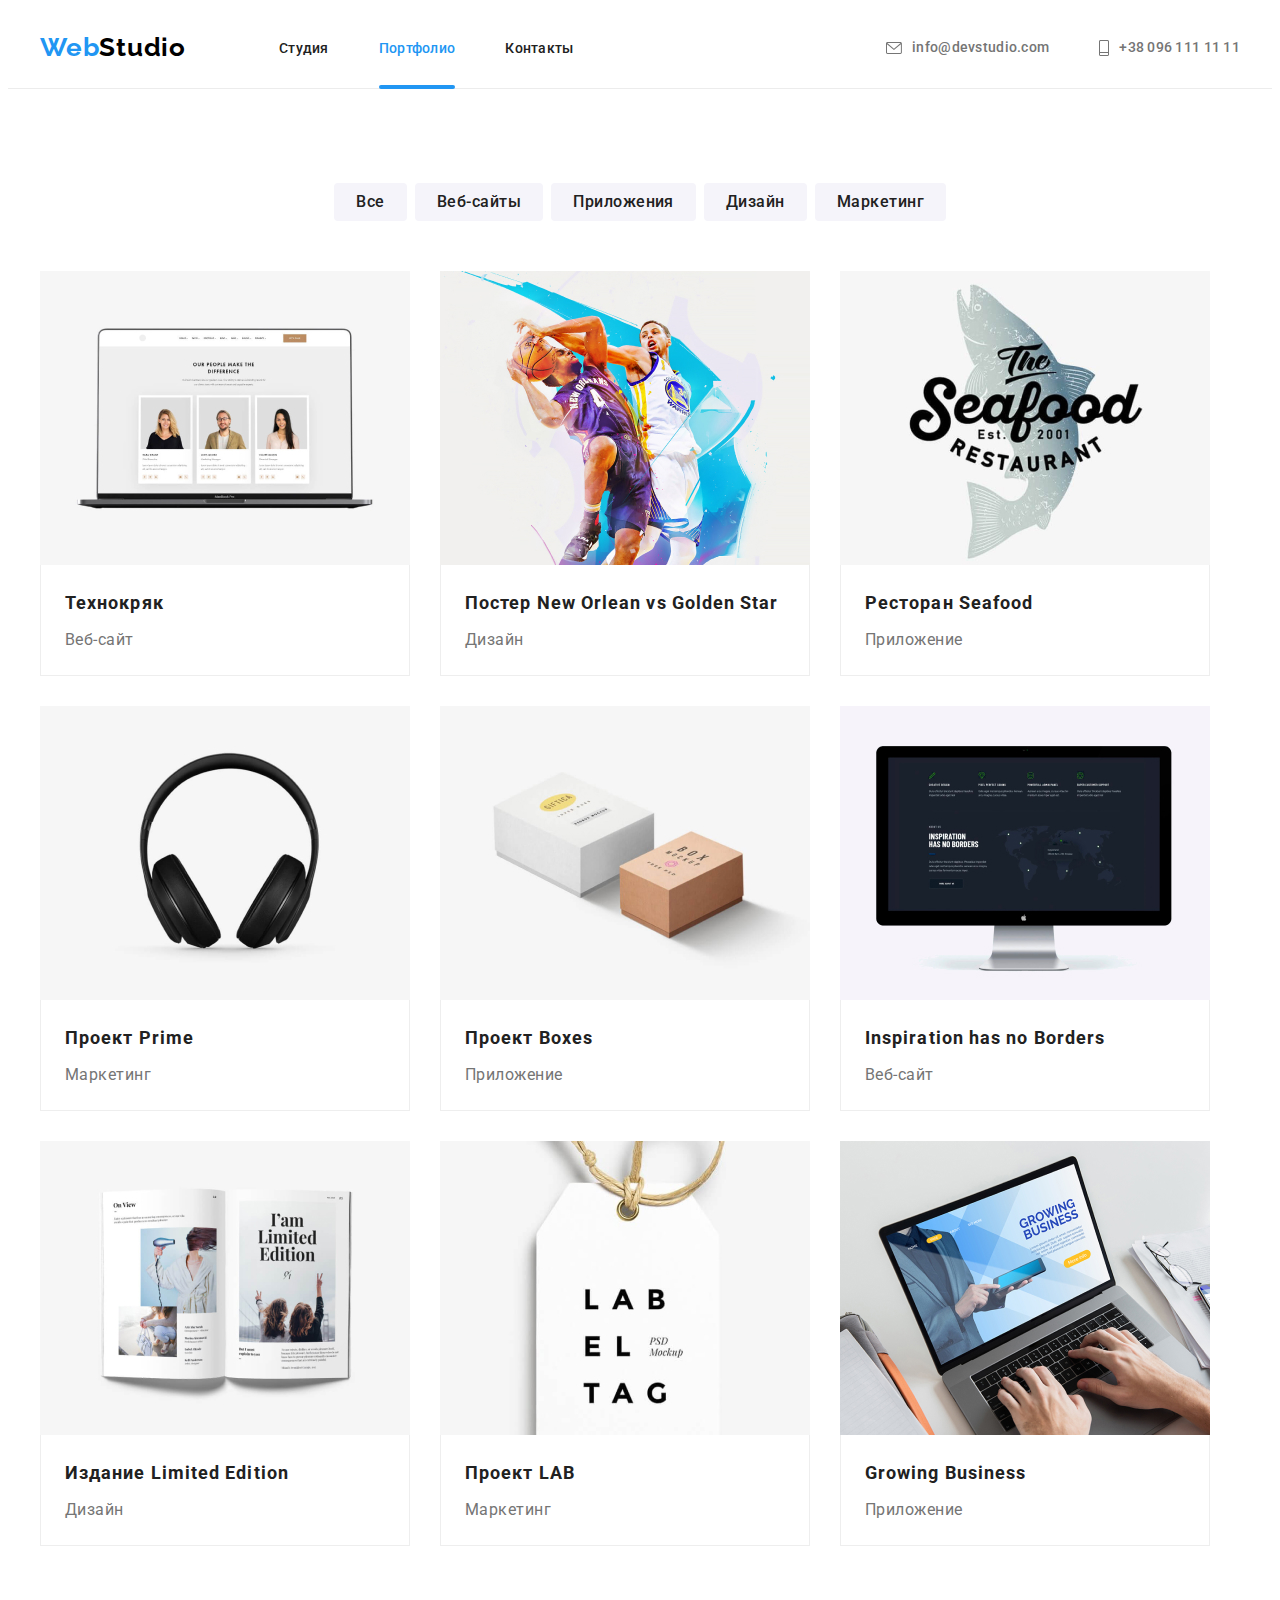
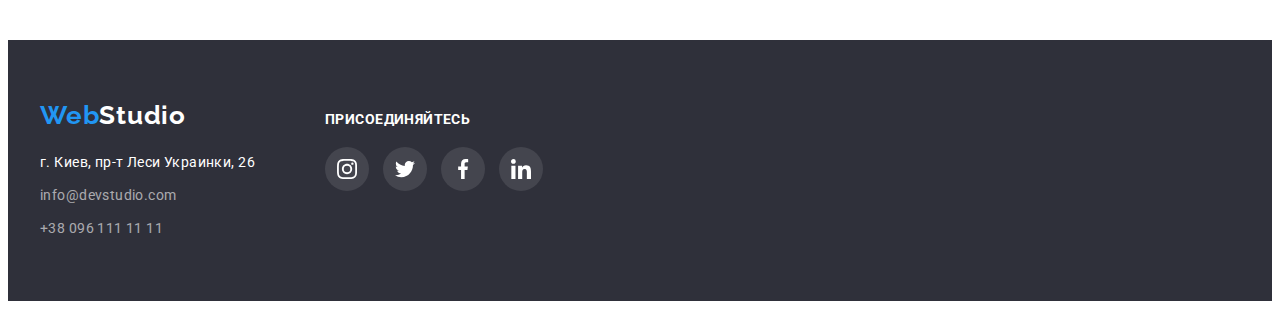
==== portfolio.html @ 9b4aa210 "start" ====
<!DOCTYPE html>
<html lang="en">

<head>
    <meta charset="UTF-8">
    <meta http-equiv="X-UA-Compatible" content="IE=edge">
    <meta name="viewport" content="width=device-width, initial-scale=1.0">
    <title>Document</title>
    <link rel="preconnect" href="https://fonts.googleapis.com">
    <link rel="preconnect" href="https://fonts.gstatic.com" crossorigin>
    <link
        href="https://fonts.googleapis.com/css2?family=Raleway:wght@700&family=Roboto:wght@400;500;700;900&display=swap"
        rel="stylesheet">

        <link rel="stylesheet" href="https://cdnjs.cloudflare.com/ajax/libs/modern-normalize/1.1.0/modern-normalize.min.css"
            integrity="sha512-wpPYUAdjBVSE4KJnH1VR1HeZfpl1ub8YT/NKx4PuQ5NmX2tKuGu6U/JRp5y+Y8XG2tV+wKQpNHVUX03MfMFn9Q=="
            crossorigin="anonymous" referrerpolicy="no-referrer" />
    <link rel="stylesheet" href="./css/styles.css" />
</head>

<body>
    <header class="page-header">
        <div class="container page-header-container">
            <nav class="navigation">
                <a class="logo link" href="./index.html"><span class="web">Web</span>Studio</a>
    
                <ul class="menu list">
                    <li class="menu-item"><a class="menu-link link" href="./index.html">Студия</a></li>
                    <li class="menu-item"><a class="menu-link link current" href="./portfolio.html">Портфолио</a></li>
                    <li class="menu-item"><a class="menu-link link" href="">Контакты</a></li>
                </ul>
            </nav>
    
            <ul class="contact-list list">
                <li class="menu-contact">
            
            
            
                    <a class="mail link" href="mailto:info@devstudio.com"><svg class="menu-icon" width="16" height="12">
                            <use href="./images/icons.svg#icon-mail"></use>
                        </svg>info@devstudio.com</a>
            
                </li>
                <li class="menu-contact">
            
            
            
                    <a class="phone-number link" href="tel:+380961111111"><svg class="menu-icon" width="10" height="16">
                            <use href="./images/icons.svg#icon-telefon"></use>
                        </svg>+38 096 111 11 11</a>
                </li>
            
            </ul>
            </div>
        </div>
    
    
    </header>
    
    <main>
        <!--Список кнопок-->
<section class="section">
    <div class="container">
    <h1 class="main-button visually-hidden">Buttons</h1>

    <ul class="button-list list">
        <li class="button-item"><button class="button-portfolio button button-all">Все</button></li>
        <li class="button-item"><button class="button-portfolio button">Веб-сайты</button></li>
        <li class="button-item"><button class="button-portfolio button">Приложения</button></li>
        <li class="button-item"><button class="button-portfolio button">Дизайн</button></li>
        <li class="button-item"><button class="button-portfolio button">Маркетинг</button></li>
    </ul>


    <!--Список работ-->

    <ul class="projects-list list">
        <li class="projects-item list">
            
            <a href="" class="projects-item-link modal-link link">
                <div class="modal-container">
                    <img src="./images/komputer.jpg" alt="ноутбук" width="370">
                    <p class="modal-text">Ресурс предлагает комплексные предложения с разным уровнем функционала и сервисов. Все это
                        позволит посетителю получить
                        исчерпывающие сведения о компании или частном лице.</p>
                </div>
                
        <div class="projects-card"><h2 class="project-name">Технокряк</h2>
        <p class="project-type">Веб-сайт</p>
        </div></a>
        </li>

        <li class="projects-item list">
            <a href="#" class="projects-item-link link">
                <div class="modal-container">
                <img src="./images/basketball.jpg" alt="баскетбол" width="370">
                <p class="modal-text">Ресурс предлагает комплексные предложения с разным уровнем функционала и сервисов. Все это
                        позволит посетителю получить
                        исчерпывающие сведения о компании или частном лице.</p>
                </div>
            <div class="projects-card"><h2 class="project-name">Постер New Orlean vs Golden Star</h2>
            <p class="project-type">Дизайн</p>
            </div></a>
        </li>

        <li class="projects-item list">
            <a href="#" class="projects-item-link link">
                <div class="modal-container">
                <img src="./images/seafood.jpg" alt="лого Ресторан Seafood" width="370">
                <p class="modal-text">Ресурс предлагает комплексные предложения с разным уровнем функционала и сервисов. Все это
                        позволит посетителю получить
                        исчерпывающие сведения о компании или частном лице.</p>
                </div>
            <div class="projects-card"><h2 class="project-name">Ресторан Seafood</h2>
            <p class="project-type">Приложение</p>
            </div></a>
        </li>

        <li class="projects-item list">
            <a href="#" class="projects-item-link link">
                <div class="modal-container">
                <img src="./images/earphones.jpg" alt="наушники" width="370">
                <p class="modal-text">Ресурс предлагает комплексные предложения с разным уровнем функционала и сервисов. Все это
                        позволит посетителю получить
                        исчерпывающие сведения о компании или частном лице.</p>
                </div>
            <div class="projects-card"><h2 class="project-name">Проект Prime</h2>
            <p class="project-type">Маркетинг</p>
            </div></a>
            
        </li>

        <li class="projects-item list">
            <a href="#" class="projects-item-link link">
                <div class="modal-container">
                <img src="./images/boxes.jpg" alt="две коробки" width="370">
                <p class="modal-text">Ресурс предлагает комплексные предложения с разным уровнем функционала и сервисов. Все это
                        позволит посетителю получить
                        исчерпывающие сведения о компании или частном лице.</p>
                </div>
            <div class="projects-card"><h2 class="project-name">Проект Boxes</h2>
            <p class="project-type">Приложение</p>
            </div></a>
           
        </li>

        <li class="projects-item list">
            <a href="#" class="projects-item-link link">
                <div class="modal-container">
                <img src="./images/pk.jpg" alt="монитор" width="370">
                <p class="modal-text">Ресурс предлагает комплексные предложения с разным уровнем функционала и сервисов. Все это
                        позволит посетителю получить
                        исчерпывающие сведения о компании или частном лице.</p>
                </div>
            <div class="projects-card"><h2 class="project-name">Inspiration has no Borders</h2>
            <p class="project-type">Веб-сайт</p>
            </div></a>
        </li>

        <li class="projects-item list">
            <a href="#" class="projects-item-link link">
                <div class="modal-container">
                <img src="./images/book.jpg" alt="журнал" width="370">
                <p class="modal-text">Ресурс предлагает комплексные предложения с разным уровнем функционала и сервисов. Все это
                        позволит посетителю получить
                        исчерпывающие сведения о компании или частном лице.</p>
                </div>
            <div class="projects-card"><h2 class="project-name">Издание Limited Edition</h2>
            <p class="project-type">Дизайн</p>
            </div></a>
        </li>

        <li class="projects-item list">
            <a href="#" class="projects-item-link link">
                <div class="modal-container">
                <img src="./images/birka.jpg" alt="бирка" width="370">
                <p class="modal-text">Ресурс предлагает комплексные предложения с разным уровнем функционала и сервисов. Все это
                        позволит посетителю получить
                        исчерпывающие сведения о компании или частном лице.</p>
                </div>
            <div class="projects-card"><h2 class="project-name">Проект LAB</h2>
            <p class="project-type">Маркетинг</p>
            </div></a>
        </li>

        <li class="projects-item list">
            <a href="#" class="projects-item-link link">
                <div class="modal-container">
                <img src="./images/laptop.jpg" alt="ноутбук" width="370">
                <p class="modal-text">Ресурс предлагает комплексные предложения с разным уровнем функционала и сервисов. Все это
                        позволит посетителю получить
                        исчерпывающие сведения о компании или частном лице.</p>
                </div>
            <div class="projects-card"><h2 class="project-name">Growing Business</h2>
            <p class="project-type">Приложение</p>
            </div></a>
        </li>
        
    </ul>
    </div>

</section>
    </main>
    
    
    <!--футер-->
    
    <footer class="footer">
        <div class="container container-flex">
    
            <div>
    
                <a class="logo web-footer link" href="./index.html">Web<span class="studio">Studio</span></Studio></a>
    
                <address class="adres">
    
                    <ul class="adres-list list">
                        <li class="adres-item"><a class="nav-link link" href="https://goo.gl/maps/8EkQ3KVRZ2arSs8y7">г.
                                Киев, пр-т Леси Украинки, 26</a></li>
                        <li class="adres-item"><a class="mail-link link"
                                href="mailto:info@devstudio.com">info@devstudio.com</a></li>
                        <li class="adres-item"><a class="tel-link link" href="tel:+380961111111">+38 096 111 11 11</a></li>
    
                    </ul>
    
                </address>
    
            </div>
    
    
    
    
    
    
            <div class="futer-link">
    
                <h2 class="futer-text">присоединяйтесь</h2>
                <ul class="list">
    
    
                    <li class="social-list-item-futer">
                        <a href="" class="social-list-link-futer">
                            <svg class="social-list-icon-futer" width="20" height="20">
                                <use href="./images/icons.svg#icon-instagram-futer"></use>
                            </svg>
                        </a>
                    </li>
    
                    <li class="social-list-item-futer">
                        <a href="" class="social-list-link-futer">
                            <svg class="social-list-icon-futer" width="20" height="20">
                                <use href="./images/icons.svg#icon-twitter-futer"></use>
                            </svg>
                        </a>
                    </li>
    
                    <li class="social-list-item-futer">
                        <a href="" class="social-list-link-futer">
                            <svg class="social-list-icon-futer" width="20" height="20">
                                <use href="./images/icons.svg#icon-facebook-futer"></use>
                            </svg>
                        </a>
                    </li>
    
                    <li class="social-list-item-futer">
                        <a href="" class="social-list-link-futer">
                            <svg class="social-list-icon-futer" width="20" height="20">
                                <use href="./images/icons.svg#icon-linkedin-futer"></use>
                            </svg>
                        </a>
                    </li>
    
            </div>
    
        </div>
    
    
    
    
    </footer>
    </body>
    
    </html>
---- css/styles.css ----
:root {
    --accent-color:#2196F3;
    --accent-color-black:#212121;
    --accent-color-gray:#757575;
}

h1,h2,h3,h4,h5,h6,p {
    margin-top: 0;
    margin-bottom: 0;
}

ul,ol{
    margin-top: 0;
    margin-bottom: 0;
    padding-left: 0;
}

img{
    display: block;
    
}

/*{
    outline: 1px solid;color: tomato;
}*/



.list{
    list-style: none;
}

.link{
    text-decoration: none;
}

body{
    font-family: 'Roboto',sans-serif;
    font-weight: 500;
    

}

.container{
    width: 1200px;
    margin-left: auto;
    margin-right: auto;
    padding-left: 15px;
    padding-right: 15px;
    
}

.visually-hidden{
    position: absolute;
    width: 1px;
    height: 1px;
    margin: -1px;
    border: 0;
    padding: 0;
    white-space: nowrap;
    clip-path: inset(100%);
    clip: rect(0 0 0 0);
    overflow: hidden;
}

.section{
    padding: 94px 0;

}

.page-header-container{
    display: flex;
    align-items: center;
}

.page-header{
    padding-top: 24px;
    padding-bottom: 25px;
    background: #FFFFFF;
    border-bottom: 1px solid #ECECEC;
    
}


.logo{
    font-family: 'Raleway', sans-serif;
    font-weight: 700;
    font-size: 26px;
    line-height: 1.2;
   letter-spacing: 0.03em;
   color: #000;
  
   
   
   
}

.web{
    color:var(--accent-color);
}

.navigation{
    display: flex;
    align-items: center;
}

.menu{
    display: flex;
    margin-left: 93px;

   
}

.menu-item .current {
    color: var(--accent-color)
}



.menu-item:not(:last-child){
    margin-right: 50px;
}

.menu-link{

    position: relative;
    font-size: 14px;
    line-height: 1.14;
    letter-spacing: 0.02em;
    /*padding-top:    32px;
    padding-bottom: 32px;*/
    color: var(--accent-color-black);

    transition-property: color;
    transition-duration: 250ms;
    transition-timing-function: cubic-bezier(0.4, 0, 0.2, 1);
}

.menu-link:hover,
.menu-link:focus{
    color:var(--accent-color);
}

.current::after{
    content: "";
    position: absolute;
    width: 100%;
    height: 4px;
    background: #2196F3;
    border-radius: 2px;
    display: block;
    

   
    left: 0;
    top: 45px;
    
}

.contact-list{
    display: flex;
    margin-left: auto;
}

.contact-list .menu-contact+.menu-contact{
    margin-left: 50px;
}

.phone-number{
    display: flex;
    align-items: center;
    font-size: 14px;
    line-height: 1.14;
    letter-spacing: 0.02em;
    color:var(--accent-color-gray);

    transition-property: color;
    transition-duration: 250ms;
    transition-timing-function: cubic-bezier(0.4, 0, 0.2, 1);
}

.mail{
    display: flex;
    align-items: center;
    font-size: 14px;
    line-height: 1.14;
    letter-spacing: 0.02em;
    margin-left:auto;
    color:var(--accent-color-gray);

    transition-property: color;
    transition-duration: 250ms;
    transition-timing-function: cubic-bezier(0.4, 0, 0.2, 1);

    
}

.phone-number:hover,
.phone-number:focus{
    color:var(--accent-color);
    fill: rgba(33, 150, 243, 1);
}

.phone-number:hover .menu-icon,
.phone-number:focus .menu-icon{
    color: var(--accent-color);
    fill: rgba(33, 150, 243, 1);
}

.mail:hover,
.mail:focus {
    color: var(--accent-color);
    fill: rgba(33, 150, 243, 1);
}

.mail:hover .menu-icon,
.mail:focus .menu-icon{
    color:var(--accent-color);
    fill: rgba(33, 150, 243, 1)
}

/*hero*/



.hero{
    text-transform: uppercase;
    background-color: rgba(196, 196, 196, 1);
    text-align: center;
    padding-top: 200px;
    padding-bottom: 200px;
    margin-left: auto;
    margin-right: auto;

    background-image:linear-gradient(to right, rgba(47, 48, 58, 0.4), rgba(47, 48, 58, 0.4)),url(../images/background.jpg);
    background-size: cover;
    background-position: center;
    background-repeat: no-repeat;
    max-width: 1600px;
}

.hero-text{
    font-weight: 900;
    font-size: 44px;
    line-height: 1.36;
    letter-spacing: 0.06em;
    color: #FFFFFF;
    margin-left: auto;
    margin-right: auto;
    width: 696px;
    margin-bottom: 30px;
    
}


.modal-btn{
    min-width: 136px;
    padding-left: 32px;
    padding-top: 10px;
    padding-right: 32px;
    padding-bottom: 10px;
    
    border-radius:4px;
    border: transparent;
   
    font-weight: 700;
    font-size: 16px;
    line-height: 1.875;
    letter-spacing: 0.06em;
    cursor: pointer;
    color: #FFFFFF;
    background-color: var(--accent-color);
    box-shadow: 0px 4px 4px rgba(0, 0, 0, 0.15);

    transition-property: background-color;
    transition-duration: 250ms;
    transition-timing-function: cubic-bezier(0.4, 0, 0.2, 1);

    transition-property: color;
    transition-duration: 250ms;
    transition-timing-function: cubic-bezier(0.4, 0, 0.2, 1);
    
}
.modal-btn:hover,
.modal-btn:focus{
    background-color:var(--accent-color);
    color: #ffffff;
}

/*benefits*/



.benefits-list{
    display: flex;
}

.main-benefits{
    width: 270px;
    margin-right: 30px;
    flex-wrap: wrap;
    
}
.main-benefits:nth-child(4n){
    margin-right: 0;
}

.main-benefits:nth-last-child(-n+4){
    margin-bottom: 0;
}

.suptitle-benefits{
    
    
    font-weight: 700;
    font-size: 14px;
    line-height: 1.14;
    letter-spacing: 0.03em;
    text-transform: uppercase;
    
    color: var(--accent-color-black);

    margin-bottom: 10px;
}

.suptitle-benefits-list{
    font-weight: 400;
    font-size: 14px;
    line-height: 1.71;
    letter-spacing: 0.03em;
    
    color:var(--accent-color-gray);
}

/*our-work*/

.our-work-section{
    
    padding-top: 0;
    
}

.our-work{
    
    margin-bottom: 50px;
    
    font-weight: 700;
    font-size: 36px;
    line-height: 1.66;
    text-align: center;
    letter-spacing: 0.03em;
    
    color: var(--accent-color-black);
    
}

.our-work-list{
    display:flex;
    
}

.our-work-img{
    margin-right: 30px;
    position: relative;
    

}

.box{
    position: absolute;
    display: flex;
    justify-content: center;
    align-items: center;
    width: 370px;
    height: 70px;
    font-family: 'Roboto';
    font-style: normal;
    font-weight: 700;
    font-size: 14px;
    line-height: 1.14;
    text-align: center;
    letter-spacing: 0.03em;
    text-transform: uppercase;
    
    bottom: 0px;
    left: 0px;
    background: rgba(47, 48, 58, 0.8);
    
    
    color: #FFFFFF;
}

.our-work-img:nth-child(3n) {
    margin-right: 0;
}

/*our-team*/


.our-team-sections{
    background: #F5F4FA;
    
}

.our-team-list{
    display: flex;
    margin-top: 50px;
    text-align: center;
    
}

.team-card{

    padding-top: 30px;
    padding-bottom: 30px;
    
    
}



.our-team-element{
    background: #FFFFFF;
    margin-right: 30px;
    background: #FFFFFF;
   
    box-shadow: 0px 1px 3px rgba(0, 0, 0, 0.12),
    0px 1px 1px rgba(0, 0, 0, 0.14),
    0px 2px 1px rgba(0, 0, 0, 0.2);
    border-radius: 0px 0px 4px 4px;
    
}
.our-team-element:nth-child(4n) {
        margin-right: 0;
}
    
.our-team-element:nth-last-child(-n+4) {
    margin-bottom: 0;
}

.our-team{

    font-weight: 700;
    font-size: 36px;
    line-height: 1.16;
    text-align: center;
    letter-spacing: 0.03em;
    color: var(--accent-color-black);
    
}

.our-team-worker{
    font-size: 16px;
    line-height: 1.18;
    letter-spacing: 0.03em;
    
    color: var(--accent-color-black);
}

.our-team-prof{
    font-weight: 400;
    font-size: 16px;
    line-height: 1.18;
    letter-spacing: 0.03em;
    
    color:var(--accent-color-gray);
    margin-top: 10px;
    margin-bottom: 16px;
}

/*futter*/
.footer{
    display: flex;
    background-color: #2F303A;
    padding: 60px 0;
    
    
}


.web-footer{
    color: var(--accent-color);
    
   
}

.studio{
    color: #FFFFFF;
}

.adres{
    
    font-style: normal;
    
}





.adres-list{
    margin-top: 20px;
}

.adres-item{
    margin-bottom: 9px;
}
.adres-item:last-child{
    margin-bottom: 0;
}

.nav-link{
    font-weight: 400;
    font-size: 14px;
    line-height: 1.71;
    letter-spacing: 0.03em;
    color: #FFFFFF;
    margin-bottom: 9px;

    transition-property: color;
    transition-duration: 250ms;
    transition-timing-function: cubic-bezier(0.4, 0, 0.2, 1);

}

.nav-link:hover,
.nav-link:focus{
   color: var(--accent-color)
}

.mail-link {
    font-weight: 400;
    font-size: 14px;
    line-height: 1.71;
    letter-spacing: 0.03em;

    color: rgba(255, 255, 255, 0.6);

    transition-property: color;
    transition-duration: 250ms;
    transition-timing-function: cubic-bezier(0.4, 0, 0.2, 1);

}

.mail-link:hover,
.mail-link:focus {
    color:var(--accent-color)
}

.tel-link {
    font-weight: 400;
    font-size: 14px;
    line-height: 1.71;
    letter-spacing: 0.03em;

    color: rgba(255, 255, 255, 0.6);
    
    transition-property: color;
    transition-duration: 250ms;
    transition-timing-function: cubic-bezier(0.4, 0, 0.2, 1);
}

.tel-link:hover,
.tel-link:focus {
    color: var(--accent-color)
}

/*----------portfolio---------*/

/*---body---*/

.buttons{
    
    font-size: 16px;
    line-height: 1.62;
    text-align: center;
    letter-spacing: 0.03em;
    
    
}
.button-list{
    display: flex;
    justify-content: center;
    margin-bottom: 50px;
    
}

.button-item{
    display:flex;
    justify-content: center;
    margin-right: 8px;
    
}

.button-item:last-child{
    margin-right: 0;

    
}
.button-portfolio{
    background-color: #F5F4FA;
    color:var(--accent-color-black);
    padding-left: 22px;
    padding-top: 6px;
    padding-right: 22px;
    padding-bottom: 6px;
    border-radius: 4px;
    min-width: 101px;
    border: transparent;

    font-family: 'Roboto';
    font-style: normal;
    font-weight: 500;
    font-size: 16px;
    line-height: 1.625;
    letter-spacing: 0.03em;
    


    transition-property: background-color,color,box-shadow;
    transition-duration: 250ms;
    transition-timing-function: cubic-bezier(0.4, 0, 0.2, 1);
    

    
}

.button-portfolio:hover,
.button-portfolio:focus{
    color: #FFFFFF;
    background-color: var(--accent-color);
    cursor: pointer;
    box-shadow: 0px 3px 1px rgba(0, 0, 0, 0.1),
    0px 1px 2px rgba(0, 0, 0, 0.08),
    0px 2px 2px rgba(0, 0, 0, 0.12);
    border-radius: 4px;
}

.button-all{
    min-width: 73px;
    color:var(--accent-color-black);
    padding-left: 22px;
    padding-top: 6px;
    padding-right: 22px;
    padding-bottom: 6px;
    
    border-radius: 4px;
}

/*---projects---*/

.project-name {
    
    font-weight: 700;
    font-size: 18px;
    line-height: 2;
    letter-spacing: 0.06em;

    color:var(--accent-color-black);

}

.projects-item{
   margin-right: 30px;
   margin-bottom: 30px;
   
  
    background: #FFFFFF;
   
}

.projects-item-link{
    display:block;
    

    transition-property:box-shadow;
    transition-duration: 250ms;
    transition-timing-function: cubic-bezier(0.4, 0, 0.2, 1);
}


.projects-item-link:hover,
.projects-item-link:focus{
    
   box-shadow: 0px 1px 1px rgba(0, 0, 0, 0.12),
    0px 4px 4px rgba(0, 0, 0, 0.06),
    1px 4px 6px rgba(0, 0, 0, 0.16);
}

.projects-item:nth-child(3n){
    margin-right: 0;
}
.projects-item:nth-last-child(-n+3){
    margin-bottom: 0;
}



.projects-list{
    display:flex;
    flex-wrap: wrap;
    
    
}

.projects-card{
    padding-left: 24px;
    padding-top: 20px ;
    padding-right: 24px;
    padding-bottom: 20px;
    border-left: 1px solid #EEEEEE;
    border-right: 1px solid #EEEEEE;
    border-bottom: 1px solid #EEEEEE;
}


.project-type{
    
    font-weight: 400;
    font-size: 16px;
    line-height: 1.87;
    letter-spacing: 0.03em;
    
    margin-top: 4px;
    
    
    color: var(--accent-color-gray);
}
/* header-icon*/
.icon{
    padding-right: 10px;
    border: 0;
    fill:#757575;
    background-color: #FFFFFF;
   
}

.menu-icon{
    margin-right: 10px;

 fill:rgba(117, 117, 117, 1);

transition-property: fill;
transition-duration: 250ms;
transition-timing-function: cubic-bezier(0.4, 0, 0.2, 1);
 
}


    


/* our benefits */

.main-icon{
    display: flex;
    align-items: center;
    justify-content: center;
    height: 120px;
    border: 0;
    margin-bottom: 30px;
    background: #F5F4FA;
    border-radius: 4px;
    
}

.main-menu-icon{
    width: 70px;
    height: 70px;
    
   
}

.our-klients{
   text-align: center;
   margin-bottom: 50px;

  
font-style: normal;
font-weight: 700;
font-size: 36px;
line-height: 1.16;
text-align: center;
letter-spacing: 0.03em;

color: var(--accent-color-black)
    
}

.klients-list{
    display: flex;
    
    
    
}

.main-klients{
    
    margin-right: 30px;
    width: 170px;
    height: 92px;
    
}
.main-klients:last-child{
    margin-right:0
}


.klients-menu-icon{
    
    width: 106px;
    height: 60px;

}



.social-link-list{
    display: flex;
    align-items: center;
    justify-content: center;
    width: 100%;
    height: 100%;
    border: 1px solid #AFB1B8;
    border-radius: 4px;
    fill:rgba(175, 177, 184, 1);

    transition-property:fill;
    transition-duration: 250ms;
    transition-timing-function: cubic-bezier(0.4, 0, 0.2, 1);

    transition-property:border;
    transition-duration: 250ms;
    transition-timing-function: cubic-bezier(0.4, 0, 0.2, 1);
}

.social-link-list:hover,
.social-link-list:focus{
    border: 1px solid #2196F3;
    
    fill: rgba(33, 150, 243, 1);
}






.social-list {
    display: flex;
    justify-content: center;
}

.social-list-item:not(:last-child) {
    margin-right: 10px;
}

.social-list-link {
    display: flex;
    align-items: center;
    justify-content: center;
    width: 44px;
    height: 44px;
    border-radius: 50%;
    background-color: #ffffff;

   

    transition-property: background-color,fill;
    transition-duration: 250ms;
    transition-timing-function: cubic-bezier(0.4, 0, 0.2, 1);


}

.social-list-link:hover,
.social-list-link:focus {
    background-color: #2196F3;
    fill: rgba(255, 255, 255, 1);
}

.social-list-icon {
    fill: rgba(175, 177, 184, 1);

    transition-property:fill;
    transition-duration: 250ms;
    transition-timing-function: cubic-bezier(0.4, 0, 0.2, 1);

    

     
}

.social-list-link:hover .social-list-icon,
.social-list-link:focus .social-list-icon {
    fill: rgba(255, 255, 255, 1)
}



.social-list-item-futer{
    display:inline-block;
    margin-right: 10px;
  
   
}



.futer-link {
    display: flex;
    flex-direction: column;
    margin-left: 70px;
}

.futer-container{
    display:flex;
    flex-direction: column;
    margin-left:auto;
    
}

.futer-label{
    display: flex;
    
}

.futer-label-area{

   
    padding-left: 16px;
    padding-top: 15px;
    padding-right: auto;
    padding-bottom: 15px;

    width: 358px;
    height: 50px;
    border: 1px solid rgba(255, 255, 255, 0.3);
   
    border-radius: 4px;
    
    background: #2F303A;

    font-family: 'Roboto';
    font-style: normal;
    font-weight: 400;
    font-size: 16px;
    line-height: 20px;
   
    letter-spacing: 0.03em;
    
    color: rgba(255, 255, 255, 0.6);
    

    
}

.label-text{
    

    font-family: 'Roboto';
    font-style: normal;
    font-weight: 700;
    font-size: 14px;
    line-height: 16px;
    letter-spacing: 0.03em;
    text-transform: uppercase;
    
    color: #FFFFFF;

    margin-bottom: 20px;
}

.label-send{
    
    
    
}



.futer-text{
    margin-bottom: 20px;

    font-family: 'Roboto';
    font-style: normal;
    font-weight: 700;
    font-size: 14px;
    line-height: 16px;
    letter-spacing: 0.03em;
    text-transform: uppercase;
    
    color: #FFFFFF;
}


.label-btn{
    display: flex;
    justify-content: center;
    align-items: center;
    margin-left: 12px;
    width: 200px;
    height: 50px;
    background: #2196F3;
    box-shadow: 0px 4px 4px rgba(0, 0, 0, 0.15);
    border-radius: 4px;
    cursor: pointer;
    border-color: transparent;

    font-family: 'Roboto';
    font-style: normal;
    font-weight: 700;
    font-size: 16px;
    line-height: 30px;
    letter-spacing: 0.06em;

    padding-left: 29px;
    padding-top: 10px;
    padding-right: 28px;   
    padding-bottom: 10px;
    
    color: #FFFFFF;
    
}

.label-icon{
    display: inline;
    
    
    margin-left: 10px;
    
    
}


.container-flex{
    display: flex;
    align-items: baseline;

    
}




.social-list-futer{
    margin-top: 100px;
}


.social-list-link-futer{

    display: flex;
    align-items: center;
    justify-content: center;
    width: 44px;
    height: 44px;
    border-radius: 50%;
    background: rgba(255, 255, 255, 0.1);
    fill: rgba(255, 255, 255, 1);

    transition-property: background-color;
    transition-duration: 250ms;
    transition-timing-function: cubic-bezier(0.4, 0, 0.2, 1);

}

  
.social-list-link-futer:hover,
.social-list-link-futer:focus{
    background-color: #2196F3;
    
}
/* =============== BACKDROP =============== */

.backdrop{
    position: fixed;
    top: 0;
    left: 0;
    width: 100%;
    height: 100%;
    background: rgba(0, 0, 0, 0.2);
    transition: opacity 250ms cubic-bezier(0.4, 0, 0.2, 1),
    visibility 250ms cubic-bezier(0.4, 0, 0.2, 1);
}

.backdrop.is-hidden {
    opacity: 0;
    visibility: hidden;
    pointer-events: none;
}

.modal{
    position: absolute;
    top: 50%;
    left: 50%;
    transform: translate(-50%,-50%);
    width: 528px;
    height: 521px;
    background: #FFFFFF;
    box-shadow: 0px 1px 3px rgba(0, 0, 0, 0.12),
    0px 1px 1px rgba(0, 0, 0, 0.14),
    0px 2px 1px rgba(0, 0, 0, 0.2);
    border-radius: 4px;
    padding: 40px;
}

.modal-close-button{
    position: absolute;
    top: 8px;
    right: 8px;
    display: flex;
    align-items: center;
    justify-content: center;
    width: 30px;
    height: 30px;
    padding: 0;
    border-radius: 50%;
    border: 1px solid rgba(0, 0, 0, 0.1);
    background-color: transparent;
    cursor: pointer;
    
}

.modal-container{
    position: relative;
    overflow: hidden;
    
    
    
}



.modal-text{
    position: absolute;
    top: 0;
    left: 0;
    padding-left: 24px;
    padding-top: 63px;
    padding-right: 24px;
    padding-bottom: 63px;

    overflow: auto;
    transform: translateY(100%);
    
    
    

    transition-property:transform;
    transition-duration: 250ms;
    transition-timing-function: cubic-bezier(0.4, 0, 0.2, 1);

    
    
    width: 100%;
    height: 100%;
    
    
    
    font-style: normal;
    font-weight: 400;
    font-size: 18px;
    line-height: 1.55;
    letter-spacing: 0.03em; 
    color: #FFFFFF;
    background: rgba(33, 150, 243, 0.9);
}
.projects-item-link:hover .modal-text,
.projects-item-link:focus .modal-text{
    transform: translateY(0);
    
    
}
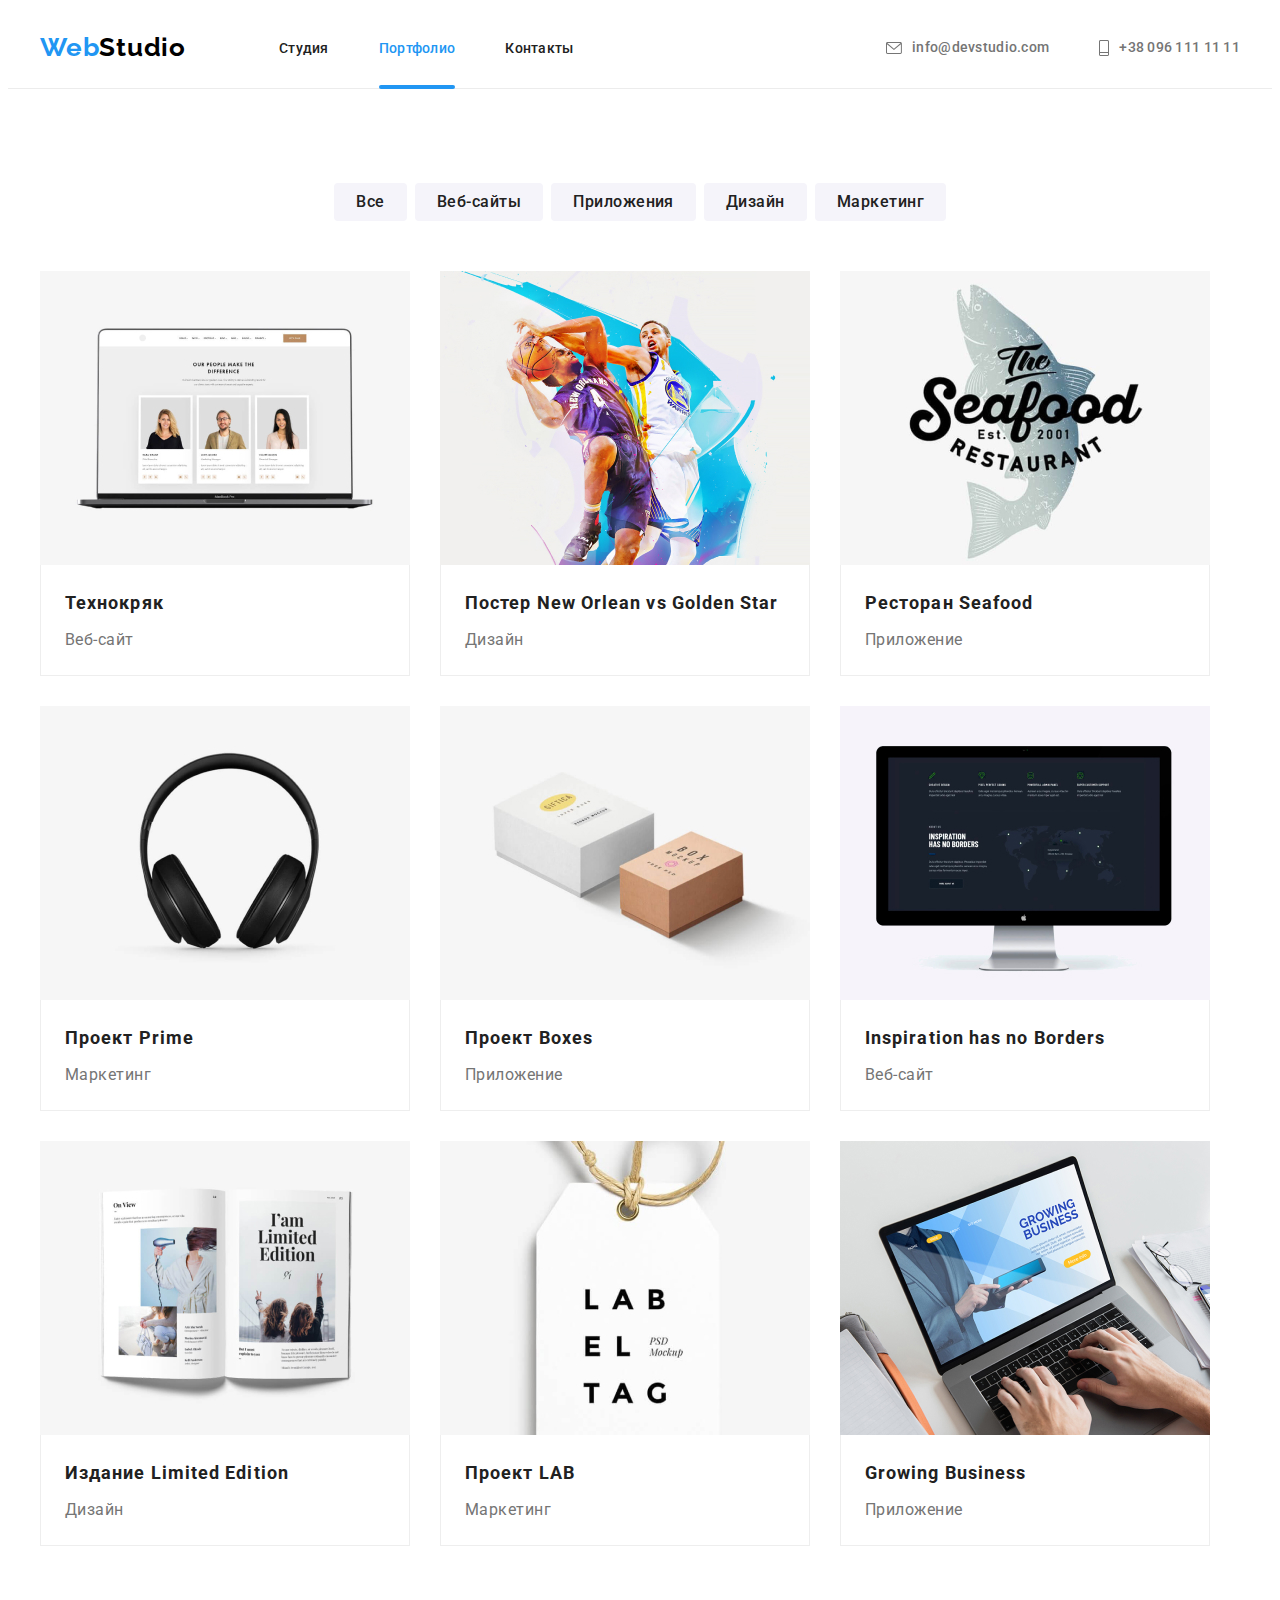
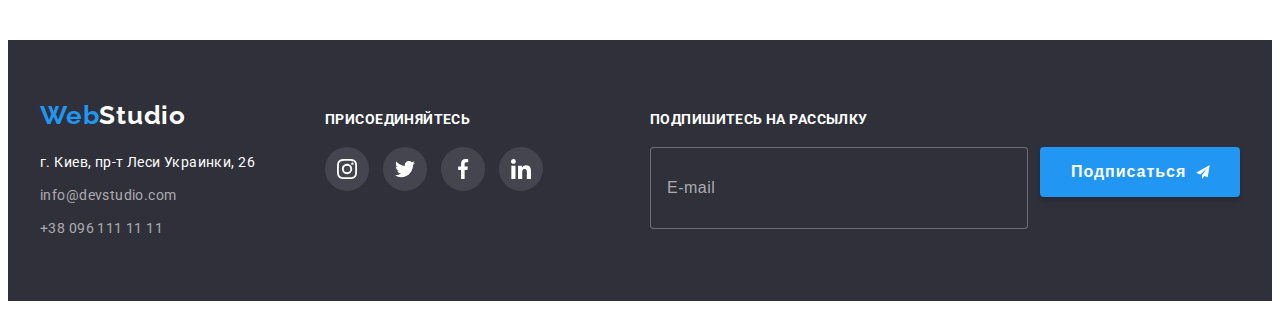
==== commit 2bc7d68a: "finish" ====
--- a/portfolio.html
+++ b/portfolio.html
@@ -272,6 +272,29 @@
     
             </div>
     
+        
+
+            <div class="futer-container">
+        
+            <p class="label-text">Подпишитесь на рассылку</p>
+            <form class="futer-label">
+                <label for="mail" class="label-send"></label>
+                <input type="mail" name="user-mail" id="mail" placeholder="E-mail" class="futer-label-area" />
+        
+        
+                <button type="submit" class="label-btn">
+                    Подписаться
+                    <svg class="label-icon" width="24" height="24">
+                        <use href="./images/icons.svg#icon-send"></use>
+                    </svg>
+        
+        
+                </button>
+        
+            </form>
+        
+            </div>
+        
         </div>
     
     
--- a/css/styles.css
+++ b/css/styles.css
@@ -825,19 +825,13 @@
     border-radius: 4px;
     fill:rgba(175, 177, 184, 1);
 
-    transition-property:fill;
-    transition-duration: 250ms;
-    transition-timing-function: cubic-bezier(0.4, 0, 0.2, 1);
-
-    transition-property:border;
-    transition-duration: 250ms;
-    transition-timing-function: cubic-bezier(0.4, 0, 0.2, 1);
+    transition:fill 250ms cubic-bezier(0.4, 0, 0.2, 1),border 250ms cubic-bezier(0.4, 0, 0.2, 1);
+    
 }
 
 .social-link-list:hover,
 .social-link-list:focus{
     border: 1px solid #2196F3;
-    
     fill: rgba(33, 150, 243, 1);
 }
 
@@ -941,7 +935,7 @@
     
     background: #2F303A;
 
-    font-family: 'Roboto';
+    
     font-style: normal;
     font-weight: 400;
     font-size: 16px;
@@ -949,16 +943,21 @@
    
     letter-spacing: 0.03em;
     
+   color: white;
+    
+
+    
+}
+
+.futer-label-area::placeholder{
+    
     color: rgba(255, 255, 255, 0.6);
-    
-
-    
 }
 
 .label-text{
     
 
-    font-family: 'Roboto';
+    
     font-style: normal;
     font-weight: 700;
     font-size: 14px;
@@ -971,18 +970,14 @@
     margin-bottom: 20px;
 }
 
-.label-send{
-    
-    
-    
-}
+
 
 
 
 .futer-text{
     margin-bottom: 20px;
 
-    font-family: 'Roboto';
+    
     font-style: normal;
     font-weight: 700;
     font-size: 14px;
@@ -1007,7 +1002,7 @@
     cursor: pointer;
     border-color: transparent;
 
-    font-family: 'Roboto';
+    
     font-style: normal;
     font-weight: 700;
     font-size: 16px;
@@ -1096,13 +1091,14 @@
     left: 50%;
     transform: translate(-50%,-50%);
     width: 528px;
-    height: 521px;
+    height: 581px;
     background: #FFFFFF;
     box-shadow: 0px 1px 3px rgba(0, 0, 0, 0.12),
     0px 1px 1px rgba(0, 0, 0, 0.14),
     0px 2px 1px rgba(0, 0, 0, 0.2);
     border-radius: 4px;
-    padding: 40px;
+    padding:40px;
+    
 }
 
 .modal-close-button{
@@ -1119,8 +1115,18 @@
     border: 1px solid rgba(0, 0, 0, 0.1);
     background-color: transparent;
     cursor: pointer;
-    
-}
+
+    transition: fill 250ms cubic-bezier(0.4, 0, 0.2, 1);
+    
+}
+
+.modal-close-button:hover,
+.modal-close-button:focus{
+    fill: var(--accent-color);
+}
+
+
+
 
 .modal-container{
     position: relative;
@@ -1173,4 +1179,181 @@
     
 }
 
-
+.modal-text-head{
+
+    margin-bottom: 12px;
+    
+    font-style: normal;
+    font-weight: 700;
+    font-size: 20px;
+    line-height: 1.15;
+    text-align: center;
+    letter-spacing: 0.03em;
+    
+    color: #212121;
+}
+
+.modal-form{
+    display:flex;
+    flex-direction: column;
+   
+}
+
+.modal-label{
+    margin-bottom: 10px;
+    
+}
+
+.name-span{
+    display: block;
+    margin-bottom: 4px;
+
+    
+    font-style: normal;
+    font-weight: 400;
+    font-size: 12px;
+    line-height: 1.166;
+    
+    letter-spacing: 0.01em;
+    
+    color: var(--accent-color-gray)
+}
+
+.modal-input-wrapper{
+    position: relative;
+    display: block;
+}
+
+.modal-input{
+    
+    width: 100%;
+    height: 40px;
+    
+    border-radius: 4px;
+    padding-left: 42px;
+    border: 1px solid rgba(33, 33, 33, 0.2);
+    border-radius: 4px;
+
+    transition: border-color 250ms cubic-bezier(0.4, 0, 0.2, 1);
+}
+
+.modal-input:focus {
+    outline: none;
+    border-color:var(--accent-color)
+}
+
+.modal-input-icon{
+    position: absolute;
+    top: 50%;
+    left: 15px;
+    transform: translateY(-50%);
+    display: block;
+    width: 18px;
+    height: 18px;
+
+    transition: fill 250ms cubic-bezier(0.4, 0, 0.2, 1);
+}
+
+.modal-input:focus+ .modal-input-icon{
+    fill: rgba(33, 150, 243, 1);
+}
+
+.modal-message{
+    width: 100%;
+    height: 120px;
+    padding: 16px 12px;
+    border: 1px solid rgba(33, 33, 33, 0.2);
+    border-radius: 4px;
+    resize: none;
+
+
+    transition: border-color 250ms cubic-bezier(0.4, 0, 0.2, 1);
+}
+
+.modal-message:focus {
+    outline: none;
+    border-color: var(--accent-color)
+}
+
+.modal-message::placeholder {
+    
+    color: rgba(117, 117, 117, 0.5);
+}
+
+.contact-form-checkbox-label{
+    display: flex;
+    align-items: center;
+    justify-content: center;
+    margin-bottom: 30px;
+    flex-wrap
+
+    font-family: 'Roboto';
+    font-style: normal;
+    font-weight: 400;
+    font-size: 14px;
+    line-height: 1.71;
+    
+    letter-spacing: 0.03em;
+    
+    color: #757575;
+
+}
+
+.contact-form-checkbox-label::before{
+    content: "";
+    display: block;
+    margin-right: 7px;
+    width: 16px;
+    height: 15px;
+    
+    cursor: pointer;
+    border: 1px solid rgba(33, 33, 33, 1);
+    border-radius: 2px;
+
+    transition: background-color 250ms cubic-bezier(0.4, 0, 0.2, 1),outline 250ms cubic-bezier(0.4, 0, 0.2, 1);
+}
+
+.contact-form-checkbox:checked+.contact-form-checkbox-label::before {
+    background-color: var(--accent-color);
+    
+    background-image: url("../images/icon\ check.svg");
+    background-size: cover;
+    background-position: center;
+    background-repeat: no-repeat;
+}
+
+.contact-form-checkbox:focus+.contact-form-checkbox-label::before {
+    outline: 2px solid rgba(0, 0, 255, 0.5);
+    
+    
+}
+
+.policy-text{
+    color: var(--accent-color);
+}
+
+.contact-form-btn{
+    align-self: center;
+    min-width: 200px;
+    padding: 10px 55px;
+    margin-bottom: 40px;
+    
+    
+    font-style: normal;
+    font-weight: 700;
+    font-size: 16px;
+    line-height: 1.875;
+    
+    border: transparent;
+    letter-spacing: 0.06em;
+    
+    color: #FFFFFF;
+
+    background: #188CE8;
+    box-shadow: 0px 4px 4px rgba(0, 0, 0, 0.15);
+    border-radius: 4px;
+    cursor: pointer;
+}
+
+
+
